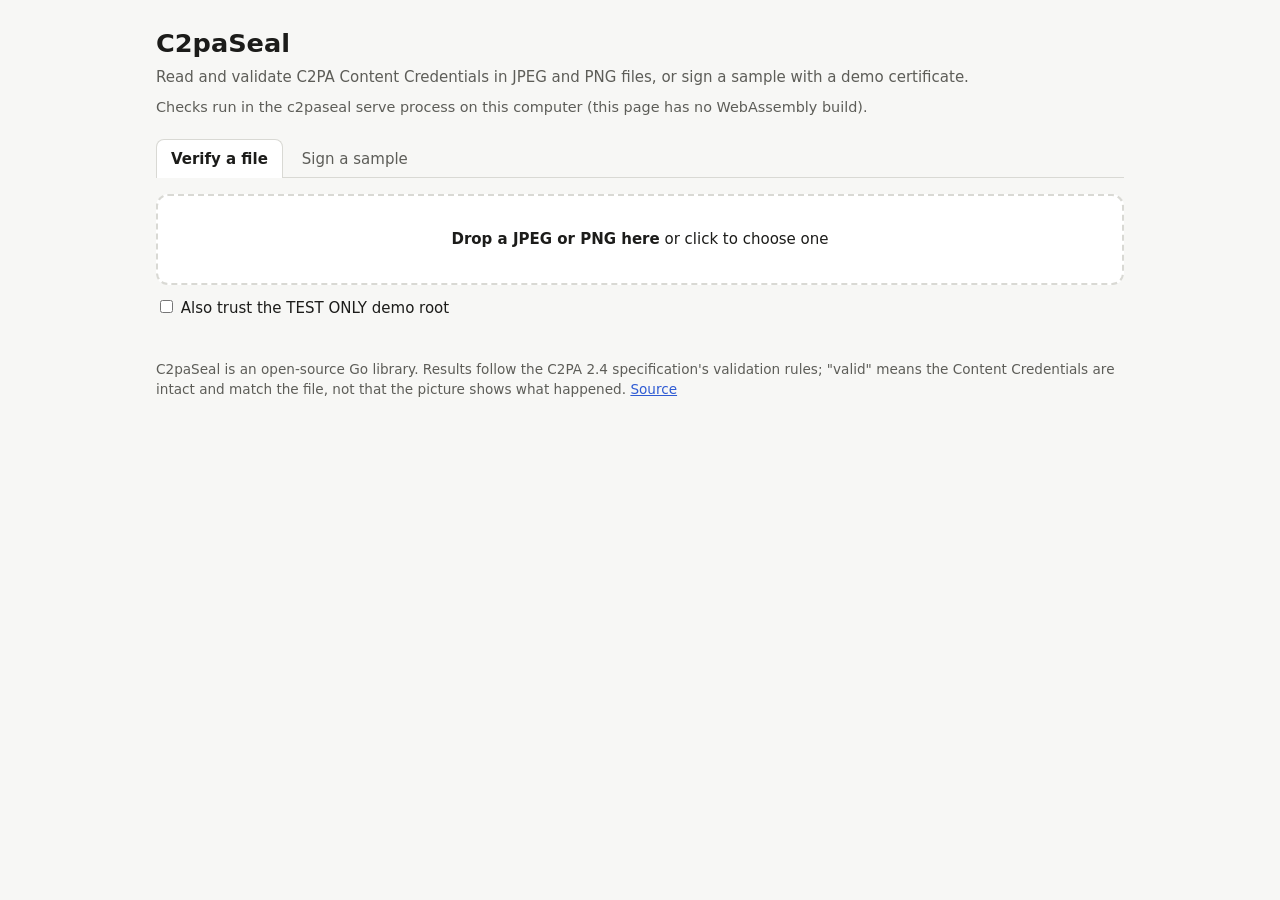
==== web/site/index.html @ c1efc22c "phase 23: static web app over the WebAssembly build, GitHub Pages deploy" ====
<!doctype html>
<html lang="en">
<head>
<meta charset="utf-8">
<meta name="viewport" content="width=device-width, initial-scale=1">
<meta http-equiv="Content-Security-Policy" content="default-src 'self'; script-src 'self' 'wasm-unsafe-eval'; style-src 'self'; img-src 'self' data: blob:; connect-src 'self'; worker-src 'self'; base-uri 'none'; form-action 'none'">
<meta name="description" content="Check and add C2PA Content Credentials in JPEG and PNG files. Files stay in your browser.">
<title>C2paSeal</title>
<link rel="icon" href="icon.svg" type="image/svg+xml">
<link rel="stylesheet" href="app.css">
<script src="app.js" defer></script>
</head>
<body>
<main>
  <header>
    <h1>C2paSeal</h1>
    <p class="lead">Read and validate C2PA Content Credentials in JPEG and PNG files, or sign a sample with a demo certificate.</p>
    <p class="where" id="where" aria-live="polite">Loading the validator…</p>
  </header>

  <nav class="tabs" role="tablist" aria-label="Mode">
    <button role="tab" id="tab-verify" aria-controls="pane-verify" aria-selected="true">Verify a file</button>
    <button role="tab" id="tab-sign" aria-controls="pane-sign" aria-selected="false" tabindex="-1">Sign a sample</button>
  </nav>

  <section id="pane-verify" role="tabpanel" aria-labelledby="tab-verify">
    <label class="drop" id="drop">
      <input type="file" id="file" accept="image/jpeg,image/png" disabled>
      <strong>Drop a JPEG or PNG here</strong> or click to choose one
    </label>
    <div class="controls">
      <label><input type="checkbox" id="trust"> Also trust the TEST ONLY demo root</label>
      <span class="busy" id="busy-verify" aria-live="polite"></span>
    </div>
    <div id="result-verify"></div>
  </section>

  <section id="pane-sign" role="tabpanel" aria-labelledby="tab-sign" hidden>
    <div class="testonly" role="note"><strong>TEST ONLY demo certificate.</strong> Signing here uses
      C2paSeal's test PKI, whose private key is published with the source code. Anyone can sign as
      "C2paSeal Test Signer", so these files say nothing about who made them. Validators report the signer
      as untrusted unless they are told to trust the demo root.</div>
    <div class="sample">
      <img src="demo/sample.jpg" alt="The sample image: an unsigned JPEG" width="160">
      <div>
        <p>Sign the sample image (an unsigned test picture), or choose one of your own JPEG or PNG files.</p>
        <div class="controls">
          <button id="sign-sample" disabled>Sign the sample</button>
          <label class="pick">or sign your own: <input type="file" id="sign-file" accept="image/jpeg,image/png" disabled></label>
        </div>
        <div class="controls">
          <label><input type="checkbox" id="sign-trust"> Trust the demo root when checking the result</label>
          <span class="busy" id="busy-sign" aria-live="polite"></span>
        </div>
      </div>
    </div>
    <div id="result-sign"></div>
  </section>

  <footer>
    <p>C2paSeal is an open-source Go library. Results follow the C2PA 2.4 specification's validation rules;
      "valid" means the Content Credentials are intact and match the file, not that the picture shows what happened.
      <a href="https://github.com/Nyasa-Parikh-17/c2paseal">Source</a></p>
  </footer>
</main>
</body>
</html>
---- web/site/app.css ----
:root {
  --bg: #f7f7f5; --panel: #ffffff; --text: #1c1c1a; --muted: #5d5d58; --border: #d9d9d4;
  --ok: #1d7a3c; --ok-bg: #e5f4ea; --info: #8a5a00; --info-bg: #fbf1dc; --bad: #b3261e; --bad-bg: #fbe6e4;
  --accent: #2f5bd3; --warn-bg: #fff4cc; --warn-border: #e0b400; --warn: #7a5300; --none-bg: #ececea;
  color-scheme: light dark;
}
@media (prefers-color-scheme: dark) {
  :root {
    --bg: #161615; --panel: #20201e; --text: #ececea; --muted: #a5a59f; --border: #3a3a36;
    --ok: #6fd18f; --ok-bg: #173322; --info: #f0c060; --info-bg: #3a2e12; --bad: #ff8a80; --bad-bg: #3d1a17;
    --accent: #8ab0ff; --warn-bg: #3a3212; --warn-border: #a88600; --warn: #f5cf5a; --none-bg: #2c2c29;
  }
}
* { box-sizing: border-box; }
body { margin: 0; background: var(--bg); color: var(--text); font: 15px/1.5 system-ui, -apple-system, "Segoe UI", sans-serif; }
main { max-width: 1000px; margin: 0 auto; padding: 24px 16px 48px; }
h1 { font-size: 1.6rem; margin: 0 0 4px; }
h2 { font-size: 1.05rem; margin: 20px 0 8px; }
p { margin: 0 0 8px; }
.lead { color: var(--muted); }
.where { color: var(--muted); font-size: .9rem; }
.where.error { color: var(--bad); }
a { color: var(--accent); }

.tabs { display: flex; gap: 4px; border-bottom: 1px solid var(--border); margin: 20px 0 16px; }
.tabs button { font: inherit; padding: 8px 14px; border: 1px solid transparent; border-bottom: none; border-radius: 8px 8px 0 0;
  background: none; color: var(--muted); cursor: pointer; margin-bottom: -1px; }
.tabs button[aria-selected="true"] { background: var(--panel); color: var(--text); border-color: var(--border); font-weight: 600; }

/* display: block, not the label's default inline: inline padding does not
   take up space, so the drop zone's top padding overlapped what is above. */
.drop { display: block; border: 2px dashed var(--border); border-radius: 12px; background: var(--panel); padding: 32px 16px; text-align: center; cursor: pointer; }
.drop.over { border-color: var(--accent); }
.drop input { display: none; }
.controls { display: flex; flex-wrap: wrap; gap: 8px 20px; align-items: center; margin: 12px 0; }
.busy { color: var(--muted); font-size: .9rem; }
button.primary, #sign-sample, button.again { font: inherit; padding: 8px 16px; border-radius: 8px; border: 1px solid var(--accent); background: var(--accent); color: #fff; cursor: pointer; }
button:disabled { opacity: .5; cursor: default; }
.pick { color: var(--muted); font-size: .9rem; }
.pick input { max-width: 100%; }

.testonly { background: var(--warn-bg); border: 1px solid var(--warn-border); border-radius: 8px; padding: 10px 14px; margin-bottom: 16px; }
.sample { display: flex; flex-wrap: wrap; gap: 16px; align-items: flex-start; }
.sample img { border-radius: 8px; border: 1px solid var(--border); height: auto; max-width: 100%; }
.sample > div { flex: 1 1 280px; min-width: 0; }

.panel { background: var(--panel); border: 1px solid var(--border); border-radius: 12px; padding: 16px; margin-top: 16px; min-width: 0; }
.meta { color: var(--muted); font-size: .9rem; overflow-wrap: anywhere; }

/* The status banner: one of valid, untrusted signer, tampered or invalid,
   no Content Credentials. */
.status { border-radius: 10px; padding: 12px 16px; margin: 8px 0 12px; border-left: 6px solid; }
.status h3 { margin: 0 0 4px; font-size: 1.1rem; }
.status p { margin: 0; }
.status.valid { background: var(--ok-bg); border-color: var(--ok); }
.status.valid h3 { color: var(--ok); }
.status.untrusted { background: var(--warn-bg); border-color: var(--warn-border); }
.status.untrusted h3 { color: var(--warn); }
.status.invalid { background: var(--bad-bg); border-color: var(--bad); }
.status.invalid h3 { color: var(--bad); }
.status.none { background: var(--none-bg); border-color: var(--border); }
.status.none h3 { color: var(--muted); }
.status.error { background: var(--bad-bg); border-color: var(--bad); }

ul.statuses { list-style: none; padding: 0; margin: 0 0 12px; }
ul.statuses li { border-left: 4px solid var(--border); padding: 4px 10px; margin: 4px 0; border-radius: 4px; }
/* ul.statuses in front, so these outrank the default border above. */
ul.statuses li.success { border-color: var(--ok); background: var(--ok-bg); }
ul.statuses li.informational { border-color: var(--info); background: var(--info-bg); }
ul.statuses li.failure { border-color: var(--bad); background: var(--bad-bg); }
ul.statuses li.warning { border-color: var(--warn-border); background: var(--warn-bg); }
ul.statuses li.warning .label { color: var(--warn); font-weight: 600; }
ul.statuses li.neutral { border-color: var(--border); }
li code { font-weight: 600; overflow-wrap: anywhere; }
li .why { display: block; color: var(--muted); font-size: .85rem; overflow-wrap: anywhere; }
li .scope { font-size: .8rem; color: var(--muted); overflow-wrap: anywhere; }

details { margin: 8px 0; }
details > summary { cursor: pointer; font-weight: 600; }
pre.raw { font: 12px/1.45 ui-monospace, SFMono-Regular, Consolas, monospace; background: var(--bg); border: 1px solid var(--border);
  border-radius: 8px; padding: 10px; overflow: auto; max-height: 480px; white-space: pre; }

/* Provenance graph: each manifest is a card; its ingredients hang below it,
   joined by lines. */
ul.graph, ul.graph ul { list-style: none; margin: 0; padding: 0; }
ul.graph ul { margin-left: 18px; padding-left: 18px; border-left: 2px solid var(--border); }
ul.graph li { position: relative; margin: 8px 0; }
ul.graph ul > li::before { content: ""; position: absolute; left: -18px; top: 20px; width: 16px; border-top: 2px solid var(--border); }
.node { display: inline-block; max-width: 100%; background: var(--bg); border: 1px solid var(--border); border-radius: 8px; padding: 6px 10px; }
.node.current { border-color: var(--accent); }
.node .title { font-weight: 600; overflow-wrap: anywhere; }
.node .rel { font-size: .8rem; color: var(--accent); margin-right: 6px; }
.node .meta { display: block; font-size: .82rem; }

a.download { display: inline-block; margin: 4px 16px 4px 0; }
footer { margin-top: 40px; color: var(--muted); font-size: .85rem; }
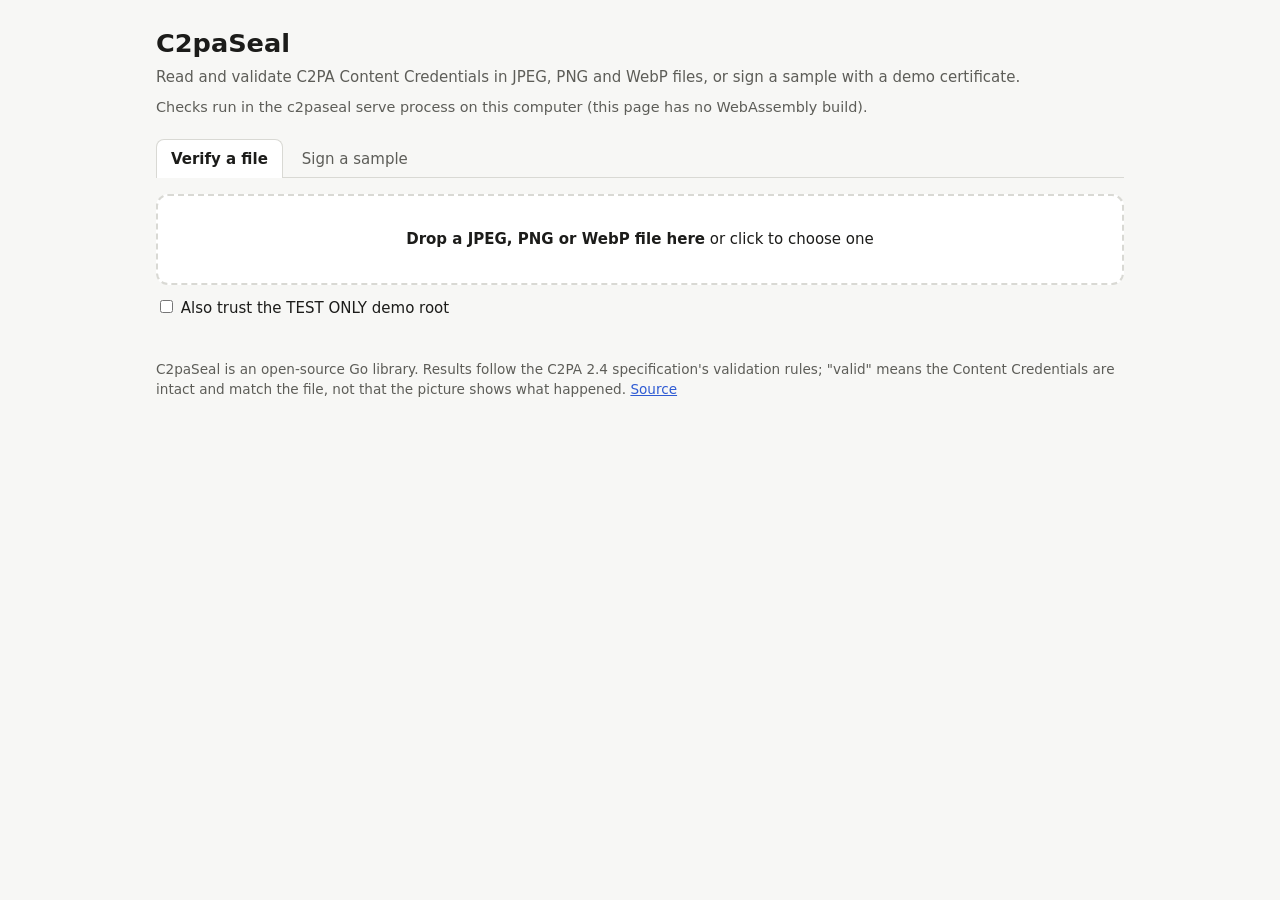
==== commit 0f6489eb: "phase 26: WebP" ====
--- a/web/site/index.html
+++ b/web/site/index.html
@@ -4,7 +4,7 @@
 <meta charset="utf-8">
 <meta name="viewport" content="width=device-width, initial-scale=1">
 <meta http-equiv="Content-Security-Policy" content="default-src 'self'; script-src 'self' 'wasm-unsafe-eval'; style-src 'self'; img-src 'self' data: blob:; connect-src 'self'; worker-src 'self'; base-uri 'none'; form-action 'none'">
-<meta name="description" content="Check and add C2PA Content Credentials in JPEG and PNG files. Files stay in your browser.">
+<meta name="description" content="Check and add C2PA Content Credentials in JPEG, PNG and WebP files. Files stay in your browser.">
 <title>C2paSeal</title>
 <link rel="icon" href="icon.svg" type="image/svg+xml">
 <link rel="stylesheet" href="app.css">
@@ -14,7 +14,7 @@
 <main>
   <header>
     <h1>C2paSeal</h1>
-    <p class="lead">Read and validate C2PA Content Credentials in JPEG and PNG files, or sign a sample with a demo certificate.</p>
+    <p class="lead">Read and validate C2PA Content Credentials in JPEG, PNG and WebP files, or sign a sample with a demo certificate.</p>
     <p class="where" id="where" aria-live="polite">Loading the validator…</p>
   </header>
 
@@ -25,8 +25,8 @@
 
   <section id="pane-verify" role="tabpanel" aria-labelledby="tab-verify">
     <label class="drop" id="drop">
-      <input type="file" id="file" accept="image/jpeg,image/png" disabled>
-      <strong>Drop a JPEG or PNG here</strong> or click to choose one
+      <input type="file" id="file" accept="image/jpeg,image/png,image/webp" disabled>
+      <strong>Drop a JPEG, PNG or WebP file here</strong> or click to choose one
     </label>
     <div class="controls">
       <label><input type="checkbox" id="trust"> Also trust the TEST ONLY demo root</label>
@@ -43,10 +43,10 @@
     <div class="sample">
       <img src="demo/sample.jpg" alt="The sample image: an unsigned JPEG" width="160">
       <div>
-        <p>Sign the sample image (an unsigned test picture), or choose one of your own JPEG or PNG files.</p>
+        <p>Sign the sample image (an unsigned test picture), or choose one of your own JPEG, PNG or WebP files.</p>
         <div class="controls">
           <button id="sign-sample" disabled>Sign the sample</button>
-          <label class="pick">or sign your own: <input type="file" id="sign-file" accept="image/jpeg,image/png" disabled></label>
+          <label class="pick">or sign your own: <input type="file" id="sign-file" accept="image/jpeg,image/png,image/webp" disabled></label>
         </div>
         <div class="controls">
           <label><input type="checkbox" id="sign-trust"> Trust the demo root when checking the result</label>
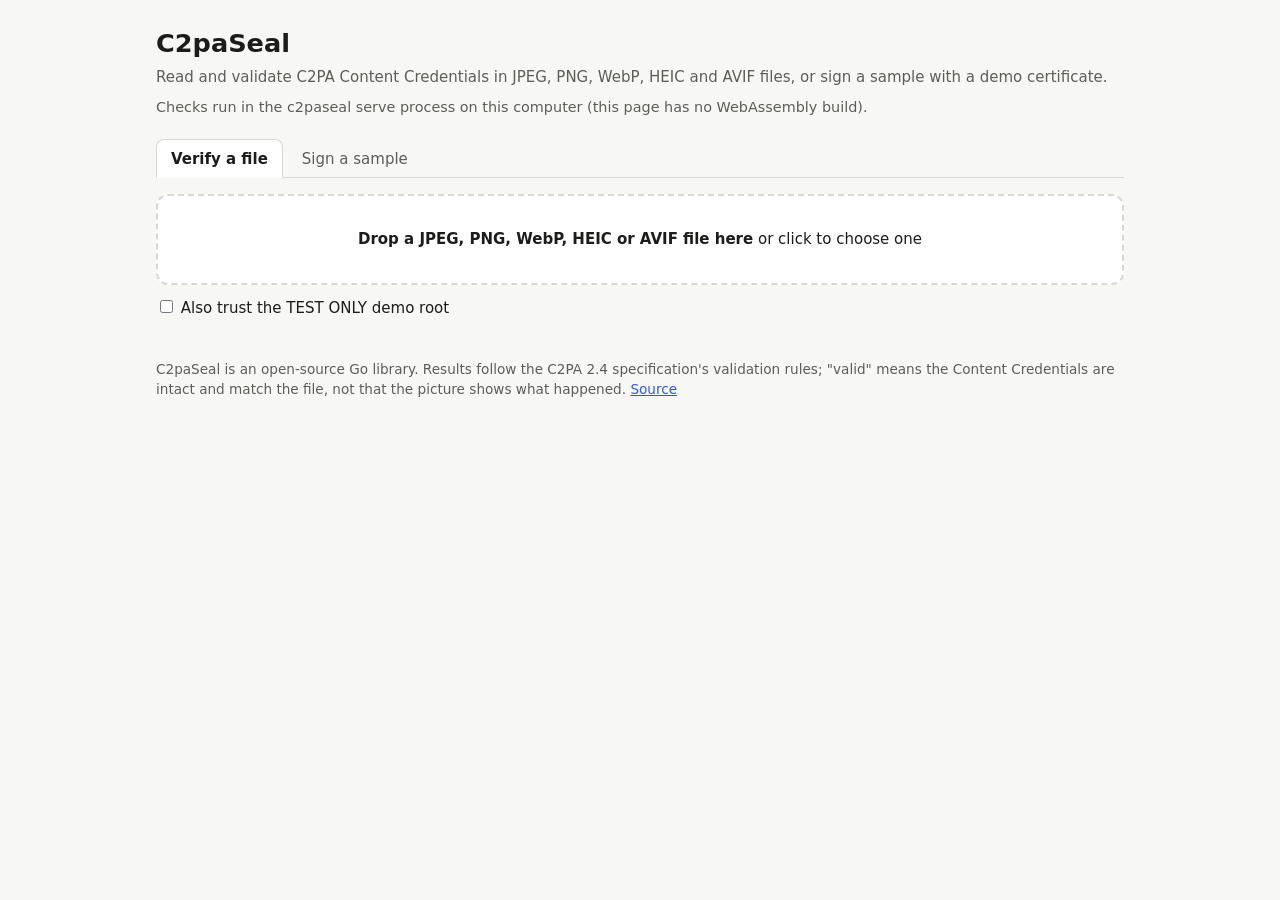
==== commit afa9a819: "phase 27: ISO BMFF layer, c2pa.hash.bmff.v3, HEIC and AVIF" ====
--- a/web/site/index.html
+++ b/web/site/index.html
@@ -4,7 +4,7 @@
 <meta charset="utf-8">
 <meta name="viewport" content="width=device-width, initial-scale=1">
 <meta http-equiv="Content-Security-Policy" content="default-src 'self'; script-src 'self' 'wasm-unsafe-eval'; style-src 'self'; img-src 'self' data: blob:; connect-src 'self'; worker-src 'self'; base-uri 'none'; form-action 'none'">
-<meta name="description" content="Check and add C2PA Content Credentials in JPEG, PNG and WebP files. Files stay in your browser.">
+<meta name="description" content="Check and add C2PA Content Credentials in JPEG, PNG, WebP, HEIC and AVIF files. Files stay in your browser.">
 <title>C2paSeal</title>
 <link rel="icon" href="icon.svg" type="image/svg+xml">
 <link rel="stylesheet" href="app.css">
@@ -14,7 +14,7 @@
 <main>
   <header>
     <h1>C2paSeal</h1>
-    <p class="lead">Read and validate C2PA Content Credentials in JPEG, PNG and WebP files, or sign a sample with a demo certificate.</p>
+    <p class="lead">Read and validate C2PA Content Credentials in JPEG, PNG, WebP, HEIC and AVIF files, or sign a sample with a demo certificate.</p>
     <p class="where" id="where" aria-live="polite">Loading the validator…</p>
   </header>
 
@@ -25,8 +25,8 @@
 
   <section id="pane-verify" role="tabpanel" aria-labelledby="tab-verify">
     <label class="drop" id="drop">
-      <input type="file" id="file" accept="image/jpeg,image/png,image/webp" disabled>
-      <strong>Drop a JPEG, PNG or WebP file here</strong> or click to choose one
+      <input type="file" id="file" accept="image/jpeg,image/png,image/webp,image/heic,image/heif,image/avif,.heic,.heif,.avif" disabled>
+      <strong>Drop a JPEG, PNG, WebP, HEIC or AVIF file here</strong> or click to choose one
     </label>
     <div class="controls">
       <label><input type="checkbox" id="trust"> Also trust the TEST ONLY demo root</label>
@@ -43,10 +43,10 @@
     <div class="sample">
       <img src="demo/sample.jpg" alt="The sample image: an unsigned JPEG" width="160">
       <div>
-        <p>Sign the sample image (an unsigned test picture), or choose one of your own JPEG, PNG or WebP files.</p>
+        <p>Sign the sample image (an unsigned test picture), or choose one of your own JPEG, PNG, WebP, HEIC or AVIF files.</p>
         <div class="controls">
           <button id="sign-sample" disabled>Sign the sample</button>
-          <label class="pick">or sign your own: <input type="file" id="sign-file" accept="image/jpeg,image/png,image/webp" disabled></label>
+          <label class="pick">or sign your own: <input type="file" id="sign-file" accept="image/jpeg,image/png,image/webp,image/heic,image/heif,image/avif,.heic,.heif,.avif" disabled></label>
         </div>
         <div class="controls">
           <label><input type="checkbox" id="sign-trust"> Trust the demo root when checking the result</label>
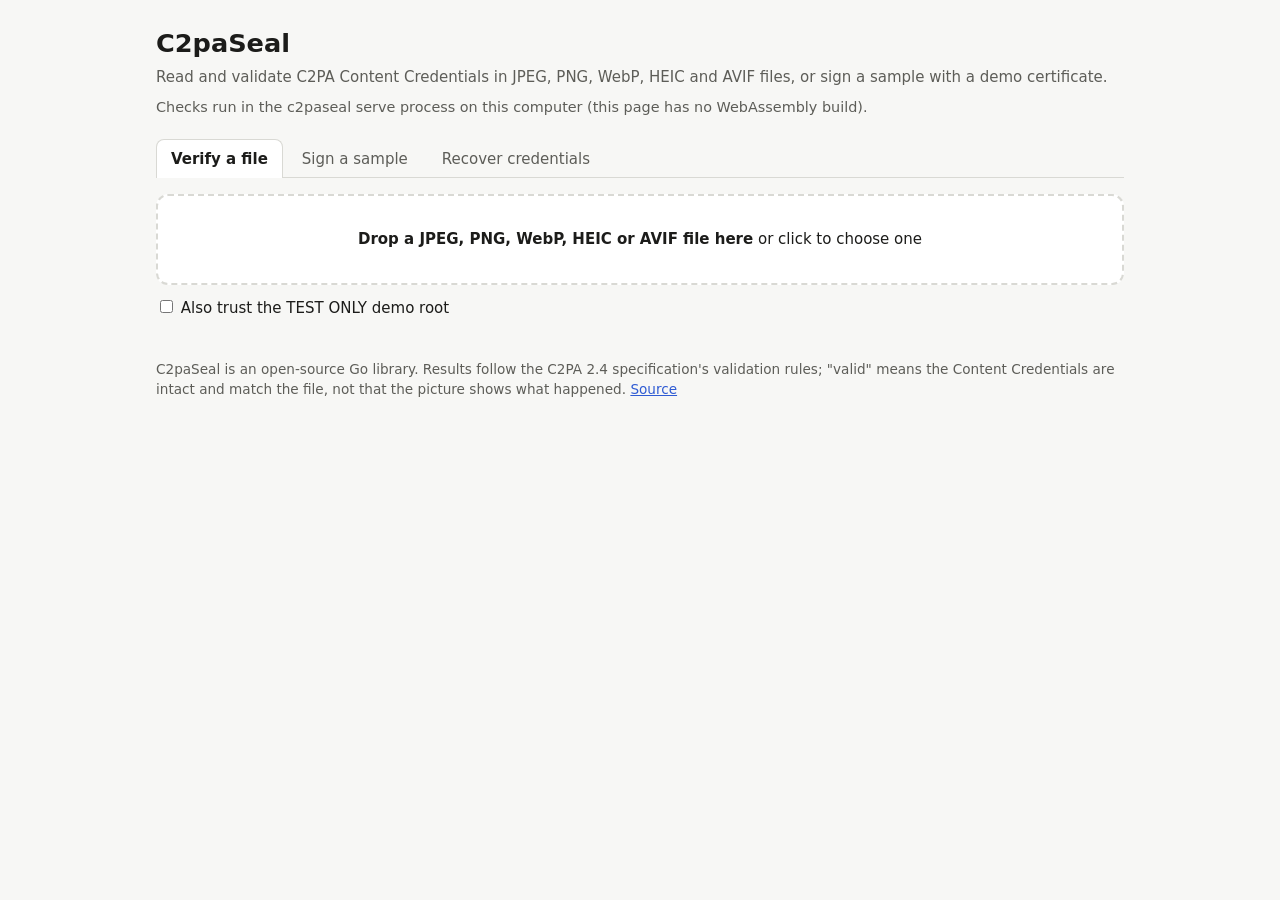
==== commit b1ea31f7: "phase 30 (wip): soft bindings, sealstore, recovery in CLI and web app" ====
--- a/web/site/index.html
+++ b/web/site/index.html
@@ -3,7 +3,7 @@
 <head>
 <meta charset="utf-8">
 <meta name="viewport" content="width=device-width, initial-scale=1">
-<meta http-equiv="Content-Security-Policy" content="default-src 'self'; script-src 'self' 'wasm-unsafe-eval'; style-src 'self'; img-src 'self' data: blob:; connect-src 'self'; worker-src 'self'; base-uri 'none'; form-action 'none'">
+<meta http-equiv="Content-Security-Policy" content="default-src 'self'; script-src 'self' 'wasm-unsafe-eval'; style-src 'self'; img-src 'self' data: blob:; connect-src 'self' https: http://localhost:* http://127.0.0.1:*; worker-src 'self'; base-uri 'none'; form-action 'none'">
 <meta name="description" content="Check and add C2PA Content Credentials in JPEG, PNG, WebP, HEIC and AVIF files. Files stay in your browser.">
 <title>C2paSeal</title>
 <link rel="icon" href="icon.svg" type="image/svg+xml">
@@ -21,6 +21,7 @@
   <nav class="tabs" role="tablist" aria-label="Mode">
     <button role="tab" id="tab-verify" aria-controls="pane-verify" aria-selected="true">Verify a file</button>
     <button role="tab" id="tab-sign" aria-controls="pane-sign" aria-selected="false" tabindex="-1">Sign a sample</button>
+    <button role="tab" id="tab-recover" aria-controls="pane-recover" aria-selected="false" tabindex="-1">Recover credentials</button>
   </nav>
 
   <section id="pane-verify" role="tabpanel" aria-labelledby="tab-verify">
@@ -57,6 +58,26 @@
     <div id="result-sign"></div>
   </section>
 
+  <section id="pane-recover" role="tabpanel" aria-labelledby="tab-recover" hidden>
+    <p>For a copy whose Content Credentials were stripped: if it carries a C2paSeal watermark, its ID finds the
+      manifest in a manifest store (<code>sealstore</code>), which is then verified against this copy.
+      The image is decoded here; only the watermark ID is sent to the store.</p>
+    <div class="controls">
+      <label class="store">Manifest store URL
+        <input type="url" id="store-url" placeholder="https://store.example.com" autocomplete="url" spellcheck="false"></label>
+    </div>
+    <label class="drop" id="recover-drop">
+      <input type="file" id="recover-file" accept="image/jpeg,image/png,image/webp" disabled>
+      <strong>Drop a JPEG, PNG or WebP copy here</strong> or click to choose one
+    </label>
+    <div class="controls">
+      <label><input type="checkbox" id="recover-trust"> Also trust the TEST ONLY demo root</label>
+      <span class="busy" id="busy-recover" aria-live="polite"></span>
+    </div>
+    <p class="note" id="recover-note" hidden></p>
+    <div id="result-recover"></div>
+  </section>
+
   <footer>
     <p>C2paSeal is an open-source Go library. Results follow the C2PA 2.4 specification's validation rules;
       "valid" means the Content Credentials are intact and match the file, not that the picture shows what happened.
--- a/web/site/app.css
+++ b/web/site/app.css
@@ -37,6 +37,9 @@
 button.primary, #sign-sample, button.again { font: inherit; padding: 8px 16px; border-radius: 8px; border: 1px solid var(--accent); background: var(--accent); color: #fff; cursor: pointer; }
 button:disabled { opacity: .5; cursor: default; }
 .pick { color: var(--muted); font-size: .9rem; }
+.store { display: flex; flex-wrap: wrap; gap: 6px 10px; align-items: center; width: 100%; }
+.store input { font: inherit; flex: 1 1 260px; min-width: 0; padding: 6px 8px; border: 1px solid var(--border); border-radius: 6px; background: var(--panel); color: var(--text); }
+p.note { color: var(--muted); font-size: .9rem; }
 .pick input { max-width: 100%; }
 
 .testonly { background: var(--warn-bg); border: 1px solid var(--warn-border); border-radius: 8px; padding: 10px 14px; margin-bottom: 16px; }
@@ -59,6 +62,8 @@
 .status.invalid { background: var(--bad-bg); border-color: var(--bad); }
 .status.invalid h3 { color: var(--bad); }
 .status.none { background: var(--none-bg); border-color: var(--border); }
+.status.recovered { background: var(--panel); border-color: var(--accent); }
+.status.recovered h3 { color: var(--accent); }
 .status.none h3 { color: var(--muted); }
 .status.error { background: var(--bad-bg); border-color: var(--bad); }
 
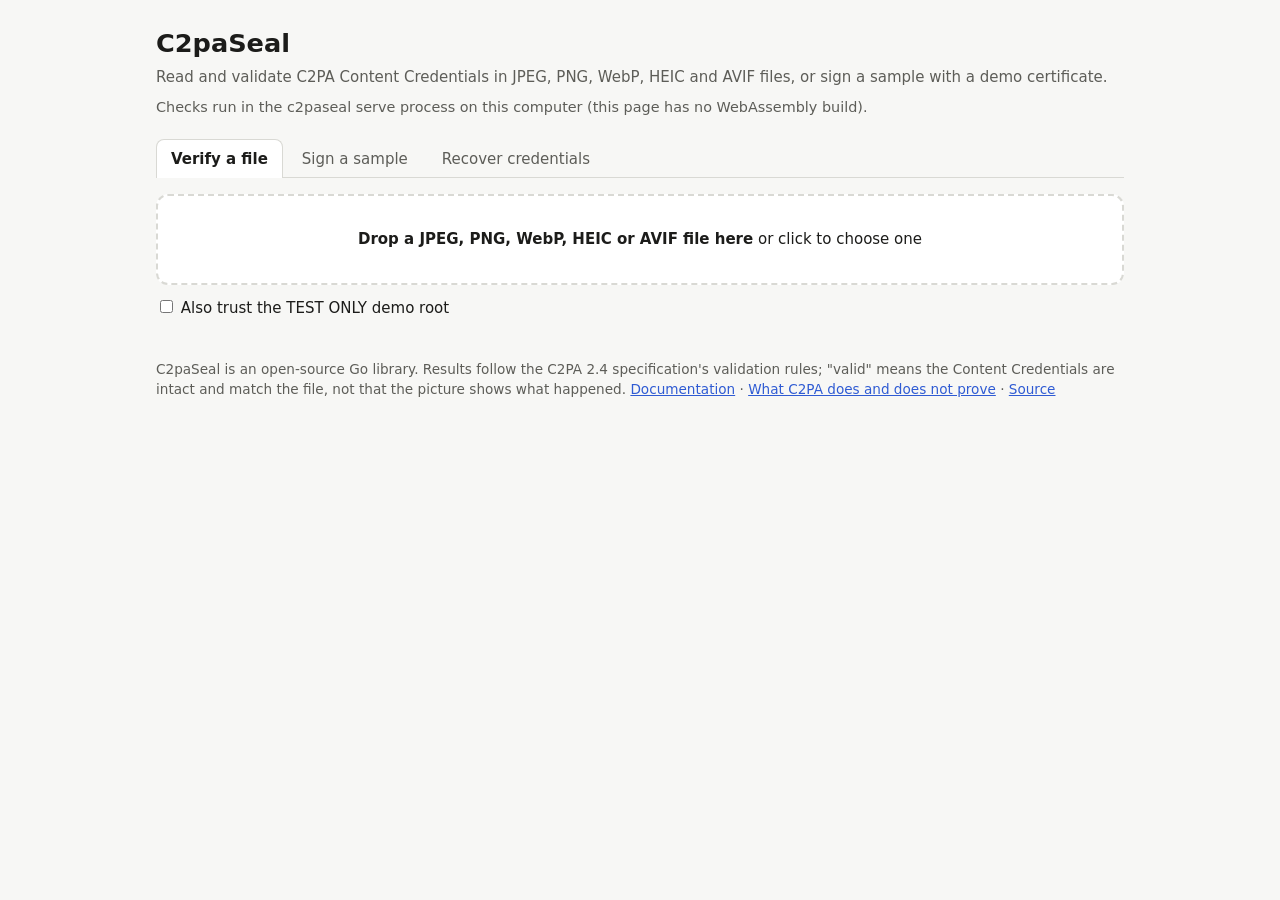
==== commit ade70e65: "phase 31: HTTP middleware, GitHub Action, docs site, examples, README" ====
--- a/web/site/index.html
+++ b/web/site/index.html
@@ -81,6 +81,8 @@
   <footer>
     <p>C2paSeal is an open-source Go library. Results follow the C2PA 2.4 specification's validation rules;
       "valid" means the Content Credentials are intact and match the file, not that the picture shows what happened.
+      <a href="https://nyasa-parikh-17.github.io/c2paseal/docs/">Documentation</a> ·
+      <a href="https://nyasa-parikh-17.github.io/c2paseal/docs/what-c2pa-proves.html">What C2PA does and does not prove</a> ·
       <a href="https://github.com/Nyasa-Parikh-17/c2paseal">Source</a></p>
   </footer>
 </main>
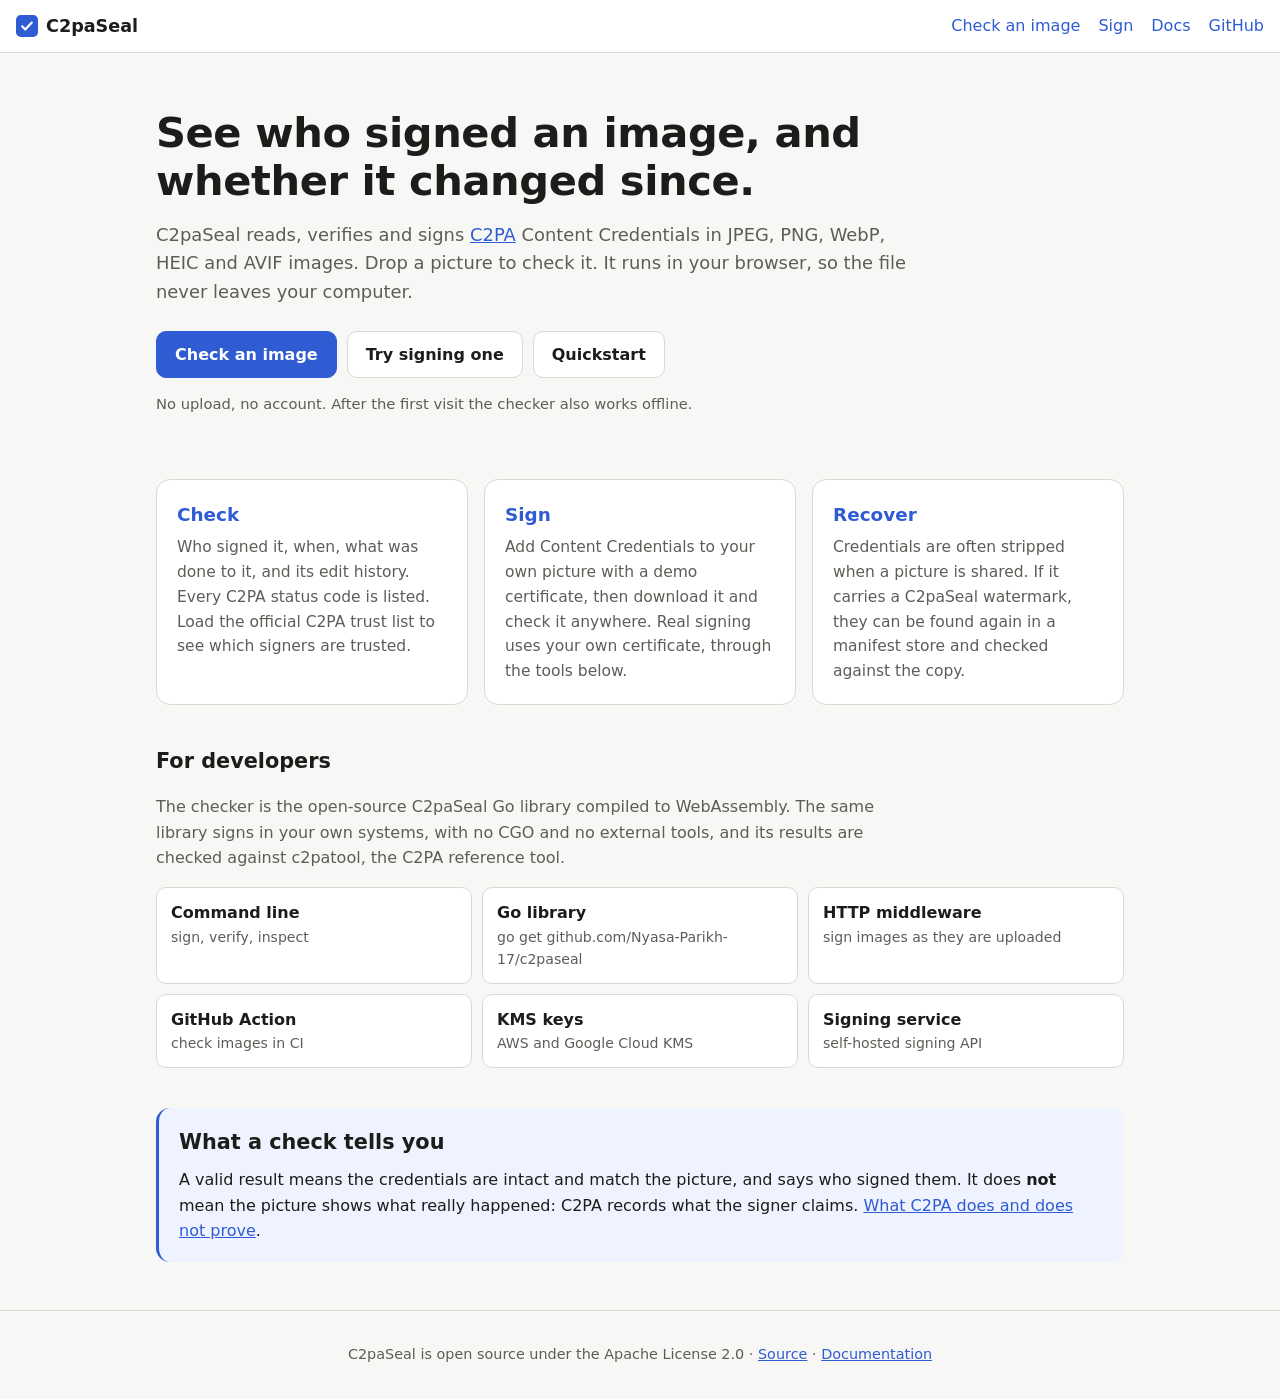
==== commit 130ad526: "phase 31: one website (home page, app at /app/, shared top bar) and your trust list in the app" ====
--- a/web/site/index.html
+++ b/web/site/index.html
@@ -4,87 +4,82 @@
 <meta charset="utf-8">
 <meta name="viewport" content="width=device-width, initial-scale=1">
 <meta http-equiv="Content-Security-Policy" content="default-src 'self'; script-src 'self' 'wasm-unsafe-eval'; style-src 'self'; img-src 'self' data: blob:; connect-src 'self' https: http://localhost:* http://127.0.0.1:*; worker-src 'self'; base-uri 'none'; form-action 'none'">
-<meta name="description" content="Check and add C2PA Content Credentials in JPEG, PNG, WebP, HEIC and AVIF files. Files stay in your browser.">
-<title>C2paSeal</title>
+<meta name="description" content="Check and add C2PA Content Credentials in JPEG, PNG, WebP, HEIC and AVIF images, in your browser. Open-source Go library, CLI and tools.">
+<title>C2paSeal: check and sign Content Credentials</title>
 <link rel="icon" href="icon.svg" type="image/svg+xml">
-<link rel="stylesheet" href="app.css">
-<script src="app.js" defer></script>
+<link rel="stylesheet" href="site.css">
+<script src="home.js" defer></script>
 </head>
 <body>
+<header class="topbar">
+  <a class="brand" href="./"><img src="icon.svg" alt="" width="22" height="22"> C2paSeal</a>
+  <nav aria-label="Site">
+    <a href="app/">Check an image</a>
+    <a href="app/#sign">Sign</a>
+    <a href="https://nyasa-parikh-17.github.io/c2paseal/docs/">Docs</a>
+    <a href="https://github.com/Nyasa-Parikh-17/c2paseal">GitHub</a>
+  </nav>
+</header>
+
 <main>
-  <header>
-    <h1>C2paSeal</h1>
-    <p class="lead">Read and validate C2PA Content Credentials in JPEG, PNG, WebP, HEIC and AVIF files, or sign a sample with a demo certificate.</p>
-    <p class="where" id="where" aria-live="polite">Loading the validator…</p>
-  </header>
-
-  <nav class="tabs" role="tablist" aria-label="Mode">
-    <button role="tab" id="tab-verify" aria-controls="pane-verify" aria-selected="true">Verify a file</button>
-    <button role="tab" id="tab-sign" aria-controls="pane-sign" aria-selected="false" tabindex="-1">Sign a sample</button>
-    <button role="tab" id="tab-recover" aria-controls="pane-recover" aria-selected="false" tabindex="-1">Recover credentials</button>
-  </nav>
-
-  <section id="pane-verify" role="tabpanel" aria-labelledby="tab-verify">
-    <label class="drop" id="drop">
-      <input type="file" id="file" accept="image/jpeg,image/png,image/webp,image/heic,image/heif,image/avif,.heic,.heif,.avif" disabled>
-      <strong>Drop a JPEG, PNG, WebP, HEIC or AVIF file here</strong> or click to choose one
-    </label>
-    <div class="controls">
-      <label><input type="checkbox" id="trust"> Also trust the TEST ONLY demo root</label>
-      <span class="busy" id="busy-verify" aria-live="polite"></span>
+  <section class="hero">
+    <h1>See who signed an image, and whether it changed since.</h1>
+    <p class="lead">C2paSeal reads, verifies and signs <a href="https://c2pa.org">C2PA</a> Content Credentials in
+      JPEG, PNG, WebP, HEIC and AVIF images. Drop a picture to check it. It runs in your browser, so the file never
+      leaves your computer.</p>
+    <div class="cta">
+      <a class="button primary" href="app/">Check an image</a>
+      <a class="button" href="app/#sign">Try signing one</a>
+      <a class="button" href="https://nyasa-parikh-17.github.io/c2paseal/docs/quickstart.html">Quickstart</a>
     </div>
-    <div id="result-verify"></div>
+    <p class="fine">No upload, no account. After the first visit the checker also works offline.</p>
   </section>
 
-  <section id="pane-sign" role="tabpanel" aria-labelledby="tab-sign" hidden>
-    <div class="testonly" role="note"><strong>TEST ONLY demo certificate.</strong> Signing here uses
-      C2paSeal's test PKI, whose private key is published with the source code. Anyone can sign as
-      "C2paSeal Test Signer", so these files say nothing about who made them. Validators report the signer
-      as untrusted unless they are told to trust the demo root.</div>
-    <div class="sample">
-      <img src="demo/sample.jpg" alt="The sample image: an unsigned JPEG" width="160">
-      <div>
-        <p>Sign the sample image (an unsigned test picture), or choose one of your own JPEG, PNG, WebP, HEIC or AVIF files.</p>
-        <div class="controls">
-          <button id="sign-sample" disabled>Sign the sample</button>
-          <label class="pick">or sign your own: <input type="file" id="sign-file" accept="image/jpeg,image/png,image/webp,image/heic,image/heif,image/avif,.heic,.heif,.avif" disabled></label>
-        </div>
-        <div class="controls">
-          <label><input type="checkbox" id="sign-trust"> Trust the demo root when checking the result</label>
-          <span class="busy" id="busy-sign" aria-live="polite"></span>
-        </div>
-      </div>
-    </div>
-    <div id="result-sign"></div>
+  <section class="cards" aria-label="What you can do">
+    <a class="card" href="app/">
+      <h2>Check</h2>
+      <p>Who signed it, when, what was done to it, and its edit history. Every C2PA status code is listed. Load the
+        official C2PA trust list to see which signers are trusted.</p>
+    </a>
+    <a class="card" href="app/#sign">
+      <h2>Sign</h2>
+      <p>Add Content Credentials to your own picture with a demo certificate, then download it and check it anywhere.
+        Real signing uses your own certificate, through the tools below.</p>
+    </a>
+    <a class="card" href="app/#recover">
+      <h2>Recover</h2>
+      <p>Credentials are often stripped when a picture is shared. If it carries a C2paSeal watermark, they can be
+        found again in a manifest store and checked against the copy.</p>
+    </a>
   </section>
 
-  <section id="pane-recover" role="tabpanel" aria-labelledby="tab-recover" hidden>
-    <p>For a copy whose Content Credentials were stripped: if it carries a C2paSeal watermark, its ID finds the
-      manifest in a manifest store (<code>sealstore</code>), which is then verified against this copy.
-      The image is decoded here; only the watermark ID is sent to the store.</p>
-    <div class="controls">
-      <label class="store">Manifest store URL
-        <input type="url" id="store-url" placeholder="https://store.example.com" autocomplete="url" spellcheck="false"></label>
+  <section class="dev">
+    <h2>For developers</h2>
+    <p>The checker is the open-source C2paSeal Go library compiled to WebAssembly. The same library signs in your
+      own systems, with no CGO and no external tools, and its results are checked against c2patool, the C2PA reference
+      tool.</p>
+    <div class="devgrid">
+      <a href="https://nyasa-parikh-17.github.io/c2paseal/docs/cli.html"><strong>Command line</strong><span>sign, verify, inspect</span></a>
+      <a href="https://nyasa-parikh-17.github.io/c2paseal/docs/library.html"><strong>Go library</strong><span>go get github.com/Nyasa-Parikh-17/c2paseal</span></a>
+      <a href="https://nyasa-parikh-17.github.io/c2paseal/docs/middleware.html"><strong>HTTP middleware</strong><span>sign images as they are uploaded</span></a>
+      <a href="https://nyasa-parikh-17.github.io/c2paseal/docs/github-action.html"><strong>GitHub Action</strong><span>check images in CI</span></a>
+      <a href="https://nyasa-parikh-17.github.io/c2paseal/docs/keys.html"><strong>KMS keys</strong><span>AWS and Google Cloud KMS</span></a>
+      <a href="https://nyasa-parikh-17.github.io/c2paseal/docs/sealsvc.html"><strong>Signing service</strong><span>self-hosted signing API</span></a>
     </div>
-    <label class="drop" id="recover-drop">
-      <input type="file" id="recover-file" accept="image/jpeg,image/png,image/webp" disabled>
-      <strong>Drop a JPEG, PNG or WebP copy here</strong> or click to choose one
-    </label>
-    <div class="controls">
-      <label><input type="checkbox" id="recover-trust"> Also trust the TEST ONLY demo root</label>
-      <span class="busy" id="busy-recover" aria-live="polite"></span>
-    </div>
-    <p class="note" id="recover-note" hidden></p>
-    <div id="result-recover"></div>
   </section>
 
-  <footer>
-    <p>C2paSeal is an open-source Go library. Results follow the C2PA 2.4 specification's validation rules;
-      "valid" means the Content Credentials are intact and match the file, not that the picture shows what happened.
-      <a href="https://nyasa-parikh-17.github.io/c2paseal/docs/">Documentation</a> ·
-      <a href="https://nyasa-parikh-17.github.io/c2paseal/docs/what-c2pa-proves.html">What C2PA does and does not prove</a> ·
-      <a href="https://github.com/Nyasa-Parikh-17/c2paseal">Source</a></p>
-  </footer>
+  <section class="honest">
+    <h2>What a check tells you</h2>
+    <p>A valid result means the credentials are intact and match the picture, and says who signed them. It does
+      <strong>not</strong> mean the picture shows what really happened: C2PA records what the signer claims.
+      <a href="https://nyasa-parikh-17.github.io/c2paseal/docs/what-c2pa-proves.html">What C2PA does and does not prove</a>.</p>
+  </section>
 </main>
+
+<footer class="sitefoot">
+  <p>C2paSeal is open source under the Apache License 2.0 ·
+    <a href="https://github.com/Nyasa-Parikh-17/c2paseal">Source</a> ·
+    <a href="https://nyasa-parikh-17.github.io/c2paseal/docs/">Documentation</a></p>
+</footer>
 </body>
 </html>
--- a/web/site/site.css
+++ b/web/site/site.css
@@ -0,0 +1,63 @@
+/* The home page. The top bar is shared in look with app/app.css and the
+   docs (scripts/docsite); keep the three in step. */
+:root {
+  --bg: #f7f7f5; --panel: #ffffff; --text: #1c1c1a; --muted: #5d5d58; --border: #d9d9d4;
+  --accent: #2f5bd3; --accent-text: #ffffff; --soft: #eef3ff;
+  color-scheme: light dark;
+}
+@media (prefers-color-scheme: dark) {
+  :root:not([data-theme="light"]) {
+    --bg: #161615; --panel: #20201e; --text: #ececea; --muted: #a5a59f; --border: #3a3a36;
+    --accent: #8ab0ff; --accent-text: #10131a; --soft: #1c2438;
+  }
+}
+:root[data-theme="dark"] {
+  --bg: #161615; --panel: #20201e; --text: #ececea; --muted: #a5a59f; --border: #3a3a36;
+  --accent: #8ab0ff; --accent-text: #10131a; --soft: #1c2438;
+}
+* { box-sizing: border-box; }
+body { margin: 0; background: var(--bg); color: var(--text); font: 16px/1.6 system-ui, -apple-system, "Segoe UI", sans-serif; }
+a { color: var(--accent); }
+
+.topbar { display: flex; align-items: center; justify-content: space-between; flex-wrap: wrap; gap: 8px 16px;
+  padding: 12px 16px; border-bottom: 1px solid var(--border); background: var(--panel); }
+.topbar .brand { display: inline-flex; align-items: center; gap: 8px; font-weight: 700; font-size: 1.1rem; color: var(--text); text-decoration: none; }
+.topbar nav { display: flex; flex-wrap: wrap; gap: 4px 18px; }
+.topbar nav a { text-decoration: none; }
+.topbar nav a[aria-current="page"] { font-weight: 600; color: var(--text); }
+
+main { max-width: 1000px; margin: 0 auto; padding: 0 16px 48px; }
+.hero { padding: 56px 0 32px; max-width: 760px; }
+.hero h1 { font-size: clamp(1.8rem, 5vw, 2.6rem); line-height: 1.15; margin: 0 0 16px; letter-spacing: -0.01em; }
+.lead { font-size: 1.12rem; color: var(--muted); margin: 0 0 24px; }
+.cta { display: flex; flex-wrap: wrap; gap: 10px; }
+.button { display: inline-block; padding: 10px 18px; border-radius: 10px; border: 1px solid var(--border);
+  background: var(--panel); color: var(--text); text-decoration: none; font-weight: 600; }
+.button.primary { background: var(--accent); border-color: var(--accent); color: var(--accent-text); }
+.button:hover { border-color: var(--accent); }
+.fine { color: var(--muted); font-size: .92rem; margin-top: 14px; }
+
+.cards { display: grid; grid-template-columns: repeat(3, minmax(0, 1fr)); gap: 16px; margin: 16px 0 40px; }
+.card { display: block; padding: 20px; border: 1px solid var(--border); border-radius: 14px; background: var(--panel);
+  color: var(--text); text-decoration: none; }
+.card:hover { border-color: var(--accent); }
+.card h2 { margin: 0 0 6px; font-size: 1.15rem; color: var(--accent); }
+.card p { margin: 0; color: var(--muted); font-size: .97rem; }
+
+.dev h2, .honest h2 { font-size: 1.3rem; margin: 0 0 8px; }
+.dev > p { color: var(--muted); max-width: 760px; }
+.devgrid { display: grid; grid-template-columns: repeat(3, minmax(0, 1fr)); gap: 10px; margin: 16px 0 40px; }
+.devgrid a { display: block; padding: 12px 14px; border: 1px solid var(--border); border-radius: 10px; background: var(--panel);
+  text-decoration: none; color: var(--text); }
+.devgrid a:hover { border-color: var(--accent); }
+.devgrid strong { display: block; }
+.devgrid span { display: block; color: var(--muted); font-size: .88rem; overflow-wrap: anywhere; }
+.honest { padding: 18px 20px; border-radius: 14px; background: var(--soft); border-left: 3px solid var(--accent); }
+.honest p { margin: 0; }
+
+.sitefoot { border-top: 1px solid var(--border); color: var(--muted); font-size: .9rem; text-align: center; padding: 18px 16px; }
+
+@media (max-width: 760px) {
+  .hero { padding-top: 32px; }
+  .cards, .devgrid { grid-template-columns: minmax(0, 1fr); }
+}
